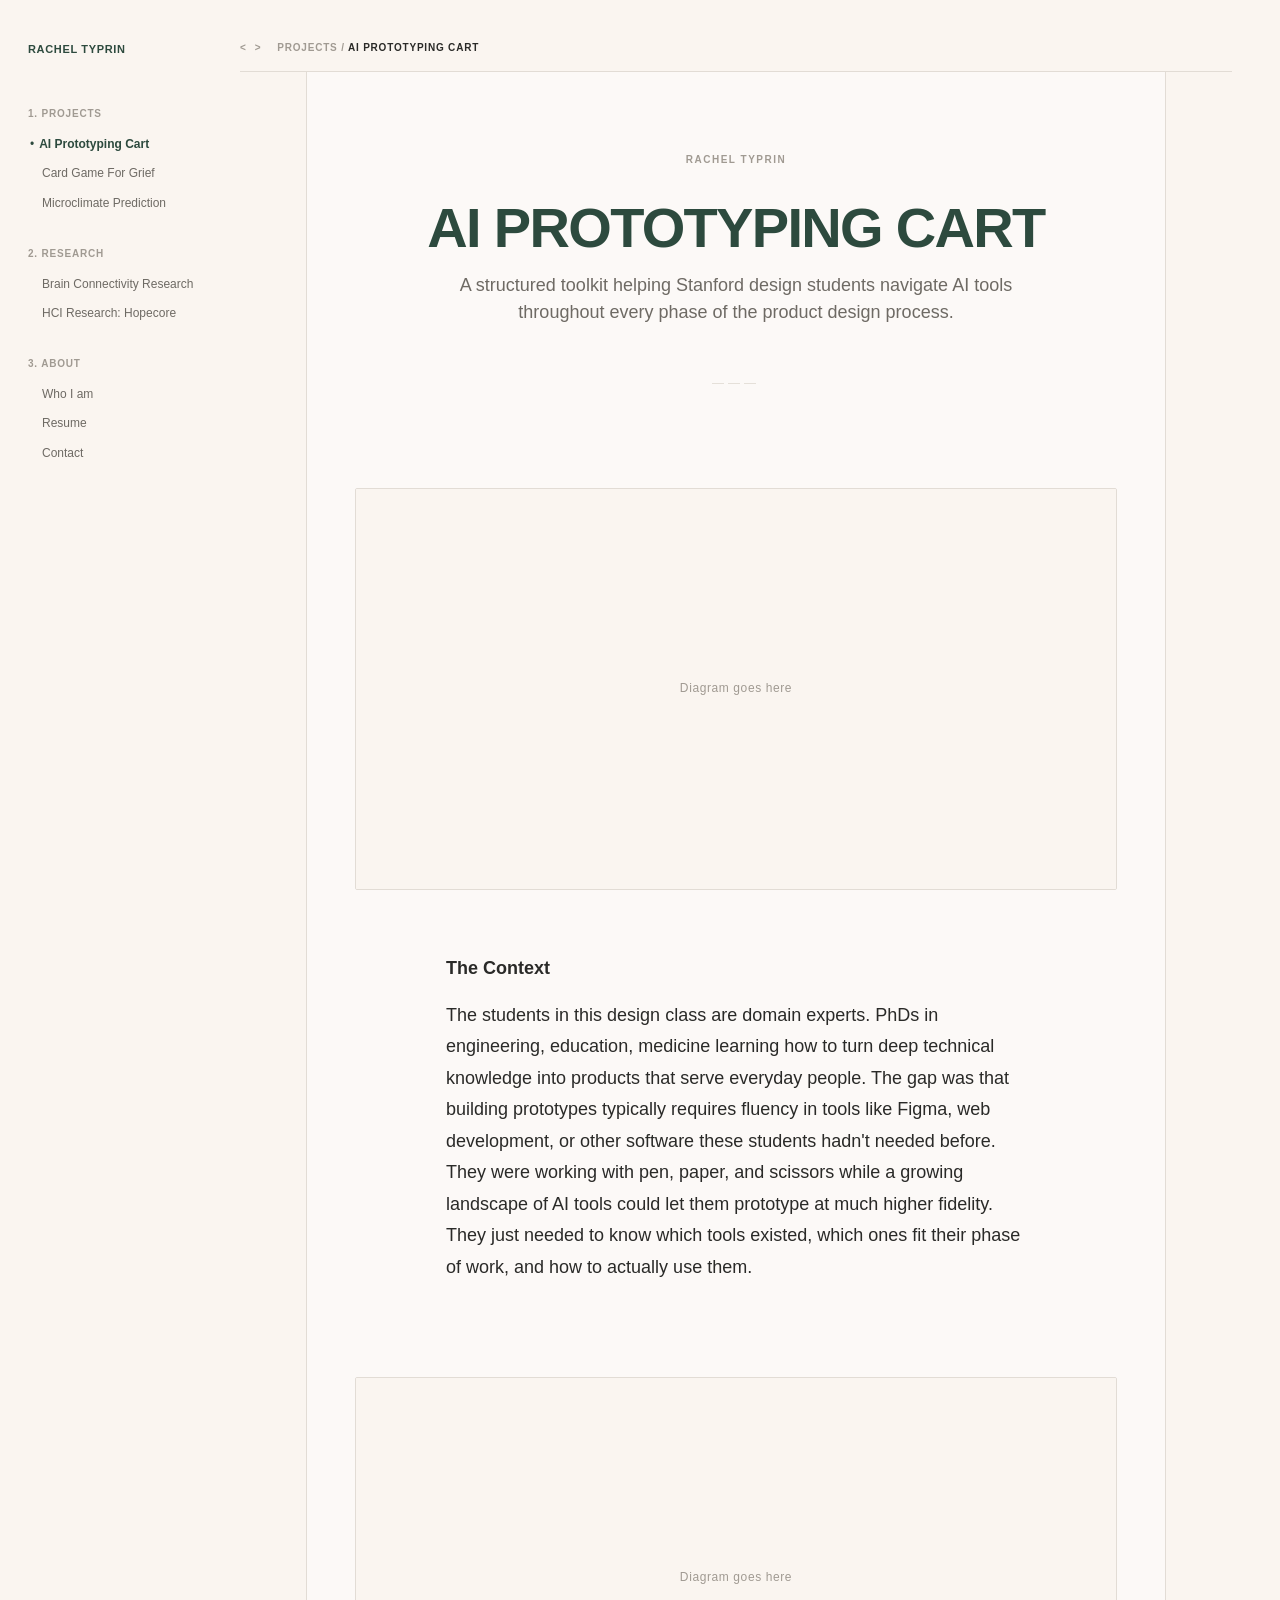
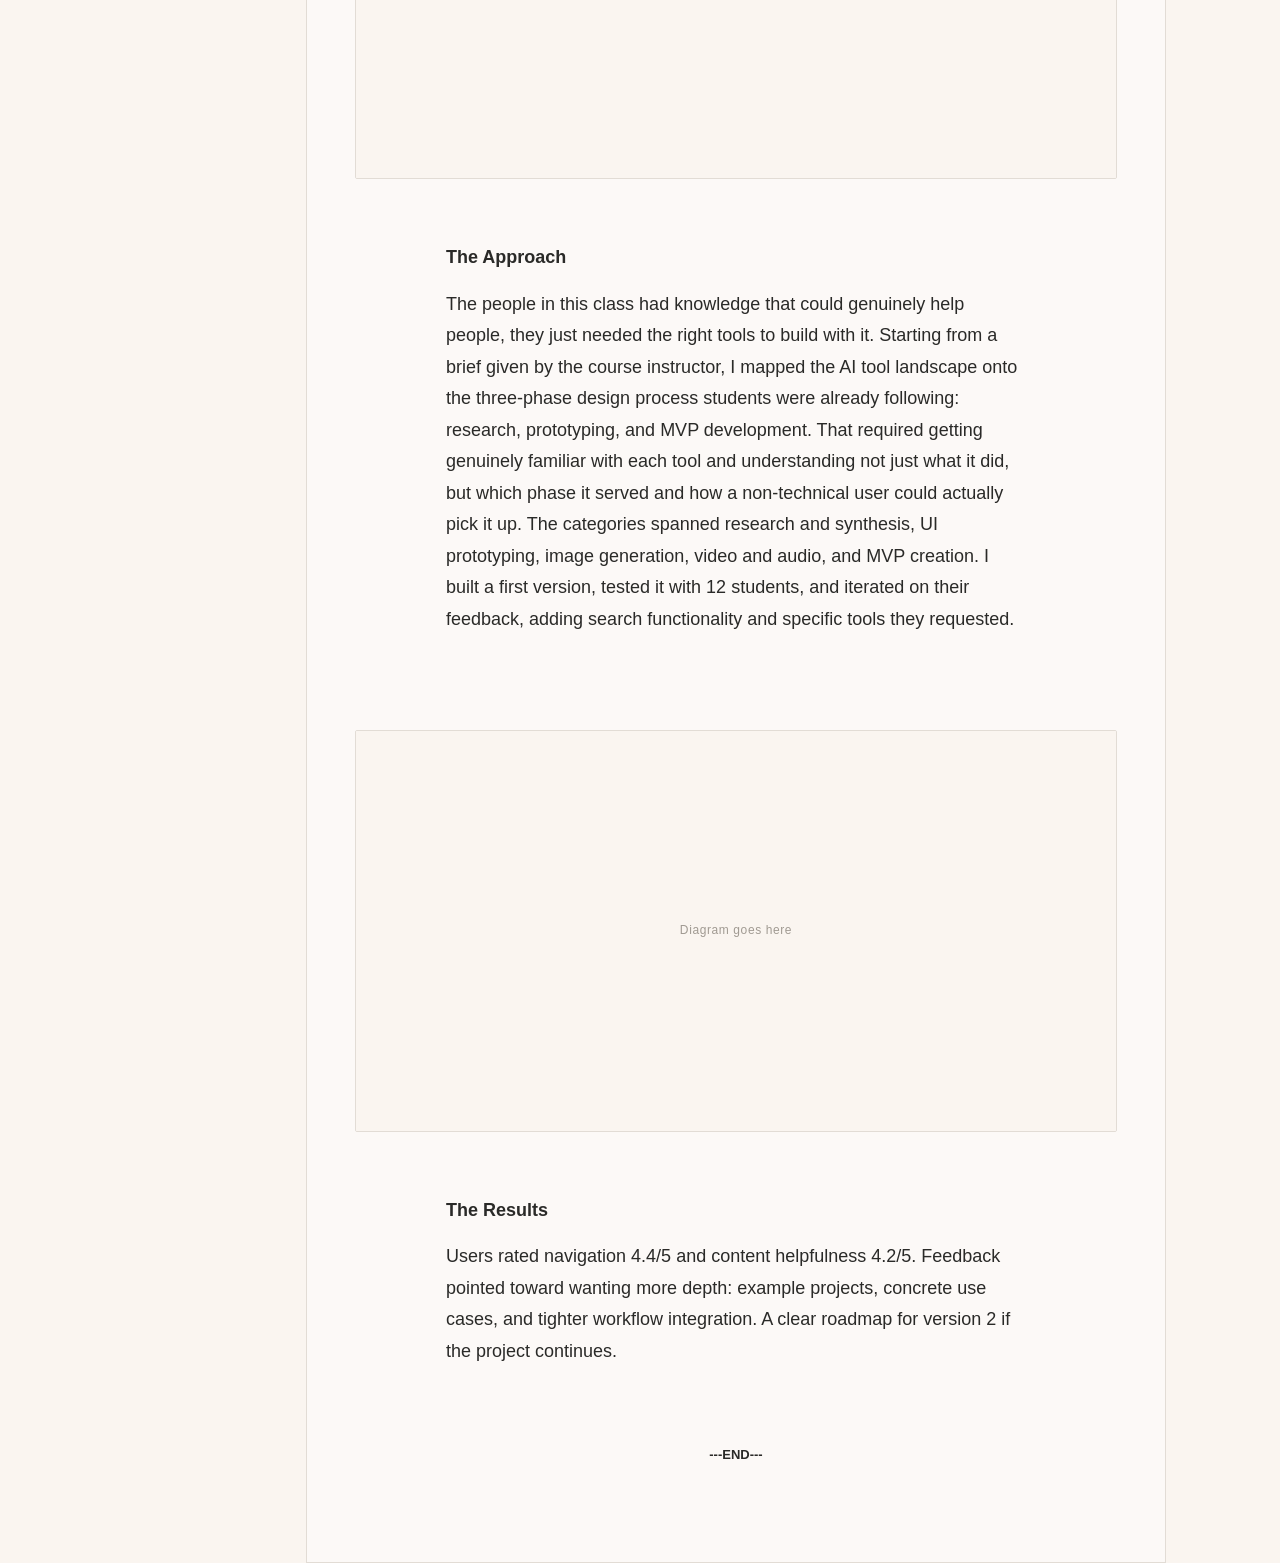
==== aiprototypingcart.html @ 12fa532e "no pictures, all pages done" ====
<!DOCTYPE html>
<html lang="en">
<head>
  <meta charset="UTF-8">
  <meta name="viewport" content="width=device-width, initial-scale=1.0">
  <title>AI Prototyping Cart — Rachel Typrin</title>
  <link href="https://api.fontshare.com/v2/css?f[]=chillax@700,800,900&f[]=satoshi@400,700&display=swap" rel="stylesheet">
  <link rel="stylesheet" href="css/project.css">
</head>
<body>

  <aside class="sidebar">
    <div class="logo"><a href="index.html">RACHEL TYPRIN</a></div>

    <nav class="toc">
      <div class="toc-section">
        <h3 class="section-title">1. PROJECTS</h3>
        <ul>
          <li class="active"><a href="aiprototypingcart.html">AI Prototyping Cart</a></li>
          <li><a href="cardgameforgrief.html">Card Game For Grief</a></li>
          <li><a href="microclimatepredictions.html">Microclimate Prediction</a></li>
        </ul>
      </div>
      <div class="toc-section">
        <h3 class="section-title">2. RESEARCH</h3>
        <ul>
          <li><a href="brainconnectivity.html">Brain Connectivity Research</a></li>
          <li><a href="hopecore.html">HCI Research: Hopecore</a></li>
        </ul>
      </div>
      <div class="toc-section">
        <h3 class="section-title">3. ABOUT</h3>
        <ul>
          <li><a href="#">Who I am</a></li>
          <li><a href="#">Resume</a></li>
          <li><a href="#">Contact</a></li>
        </ul>
      </div>
    </nav>
  </aside>

  <main class="main-wrapper">

    <nav class="content-nav">
      <div class="nav-left">
        <span class="nav-arrows" onclick="history.back()">&lt;</span>
        <span class="nav-arrows" onclick="history.forward()">&gt;</span>
        <span class="breadcrumb">PROJECTS / <span class="current">AI PROTOTYPING CART</span></span>
      </div>
      <div class="nav-right"><a class="mobile-home" href="index.html">HOME</a></div>
    </nav>

    <div class="content-well">

      <div class="meta-data">RACHEL TYPRIN</div>
      <h1 class="page-title">AI PROTOTYPING CART</h1>
      <p class="page-subtitle">A structured toolkit helping Stanford design students navigate AI tools <br> throughout every phase of the product design process.</p>

      <div class="section-divider">———</div>

      <figure class="main-figure">
        <figcaption class="fig-label">
          <span class="highlight">FIG 1. Overview of the prototyping cart.</span>
        </figcaption>
        <div class="image-border">
          <div class="placeholder-diagram">Diagram goes here</div>
        </div>
      </figure>

      <article class="prose">
        <h2>The Context</h2>
        <p>The students in this design class are domain experts. PhDs in engineering, education, medicine learning how to turn deep technical knowledge into products that serve everyday people. The gap was that building prototypes typically requires fluency in tools like Figma, web development, or other software these students hadn't needed before. They were working with pen, paper, and scissors while a growing landscape of AI tools could let them prototype at much higher fidelity. They just needed to know which tools existed, which ones fit their phase of work, and how to actually use them.</p>
      </article>

      <figure class="main-figure">
        <figcaption class="fig-label">
          <span class="highlight">FIG 2. Component architecture.</span>
        </figcaption>
        <div class="image-border">
          <div class="placeholder-diagram">Diagram goes here</div>
        </div>
      </figure>

      <article class="prose">
        <h2>The Approach</h2>
        <p>The people in this class had knowledge that could genuinely help people, they just needed the right tools to build with it. Starting from a brief given by the course instructor, I mapped the AI tool landscape onto the three-phase design process students were already following: research, prototyping, and MVP development. That required getting genuinely familiar with each tool and understanding not just what it did, but which phase it served and how a non-technical user could actually pick it up. The categories spanned research and synthesis, UI prototyping, image generation, video and audio, and MVP creation. I built a first version, tested it with 12 students, and iterated on their feedback, adding search functionality and specific tools they requested.</p>
      </article>

      <figure class="main-figure">
        <figcaption class="fig-label">
          <span class="highlight">FIG 3. Feedback</span>
        </figcaption>
        <div class="image-border">
          <div class="placeholder-diagram">Diagram goes here</div>
        </div>
      </figure>

      <article class="prose">
        <h2>The Results</h2>
        <p>Users rated navigation 4.4/5 and content helpfulness 4.2/5. Feedback pointed toward wanting more depth: example projects, concrete use cases, and tighter workflow integration. A clear roadmap for version 2 if the project continues.</p>
      </article>
      <br>
      <br>
      <div class="end-text">---END---</div>
      
    </div>
  </main>



</body>
</html>
---- css/project.css ----
/* ===========================
   VARIABLES
   =========================== */
   :root {
    --green-dark: #2D4A3E;
    --cream: #FAF5F0;
    --text: #2A2A28;
    --text-secondary: #6E6A64;
    --text-muted: #A09A92;
    --border: #E2DCD5;
    --highlight: #D4E8DF;
    --highlighter: #ab5a5a; 
    --font-heading: 'Chillax', sans-serif;
    --font-body: 'Satoshi', sans-serif;
    --white: #fcf9f7;
  }
  
  /* ===========================
     RESET
     =========================== */
  *, *::before, *::after {
    box-sizing: border-box;
    margin: 0;
    padding: 0;
  }
  
  a {
    color: inherit;
    text-decoration: none;
  }
  
  /* ===========================
     BODY
     =========================== */
  body {
    margin: 0;
    display: flex;
    background-color: var(--cream);
    color: var(--text);
    height: 100vh;
    font-family: var(--font-body);
    font-size: 16px;
    line-height: 1.65;
    -webkit-font-smoothing: antialiased;
  }
  
  /* ===========================
     SIDEBAR — fixed
     =========================== */
  .sidebar {
    width: 240px;
    padding: 40px 28px;
    height: 100vh;
    overflow-y: auto;
    font-family: var(--font-heading);
    position: fixed;
    top: 0;
    left: 0;
    background: var(--cream);
  }
  
  .logo {
    font-size: 11px;
    font-weight: 900;
    color: var(--green-dark);
    letter-spacing: 0.06em;
    margin-bottom: 48px;
  }
  
  .section-title {
    font-size: 10px;
    font-weight: 700;
    text-transform: uppercase;
    letter-spacing: 0.08em;
    color: var(--text-muted);
    margin-bottom: 12px;
    opacity: 1;
  }
  
  .toc-section {
    margin-bottom: 32px;
  }
  
  .toc ul {
    list-style: none;
    padding: 0;
  }
  
  .toc li {
    font-size: 12px;
    margin-bottom: 10px;
    padding-left: 14px;
    font-family: var(--font-body);
  }
  
  .toc a {
    color: var(--text-secondary);
    transition: color 0.15s;
  }
  
  .toc a:hover {
    color: var(--green-dark);
    text-decoration: underline;
  }
  
  .toc li.active a {
    color: var(--green-dark);
    font-weight: 700;
  }
  
  .toc li.active::before {
    content: "•";
    margin-left: -12px;
    padding-right: 5px;
    color: var(--green-dark);
  }
  
  /* ===========================
     MAIN WRAPPER
     =========================== */
  .main-wrapper {
    flex: 1;
    margin-left: 240px;
    margin-right: 48px;
    display: flex;
    flex-direction: column;
    align-items: center;
    overflow: visible;
  }
  
  /* ===========================
     CONTENT NAV
     =========================== */
  .content-nav {
    width: 100%;
    display: flex;
    justify-content: space-between;
    align-items: center;
    padding: 40px 0 14px 0; /* padding-top matches sidebar logo offset */
    border-bottom: 1px solid var(--border);
    font-family: var(--font-heading);
    font-size: 10px;
    font-weight: 600;
    letter-spacing: 0.08em;
    text-transform: uppercase;
    color: var(--text-muted);
    position: sticky;
    top: 0;
    background: var(--cream);
    z-index: 10;
  }
  
  .nav-left {
    display: flex;
    align-items: center;
  }
  
  .nav-arrows {
    font-weight: 700;
    margin-right: 8px;
    cursor: pointer;
    transition: color 0.15s;
    background: none;
    border: none;
    font-family: var(--font-heading);
    font-size: 10px;
    color: var(--text-muted);
    letter-spacing: 0.08em;
    padding: 0;
  }
  
  .nav-arrows:hover {
    color: var(--green-dark);
  }
  
  .breadcrumb {
    color: var(--text-muted);
    margin-left: 8px;
  }
  
  .current {
    color: var(--text);
  }
  
  .nav-right {
    color: var(--text-muted);
  }

  .nav-right .mobile-home {
    display: none;
  }
  
  /* ===========================
     CONTENT WELL
     =========================== */
  .content-well {
    width: 100%;
    max-width: 860px;
    padding: 80px 48px;
    text-align: center;
    border-left: 1px solid var(--border);
    border-right: 1px solid var(--border);
    border-bottom: 1px solid var(--border);
    position: relative;
    overflow: visible;
    background-color: var(--white);
  }
  
  /* ===========================
     META & HEADER
     =========================== */
  .meta-data {
    font-family: var(--font-heading);
    font-size: 10px;
    font-weight: 600;
    letter-spacing: 0.15em;
    text-transform: uppercase;
    color: var(--text-muted);
    margin-bottom: 32px;
  }
  
  .page-title {
    font-family: var(--font-heading);
    font-size: clamp(32px, 5vw, 56px);
    font-weight: 900;
    color: var(--green-dark);
    letter-spacing: -0.03em;
    line-height: 1;
    margin: 0 0 16px 0;
  }
  
  .page-subtitle {
    font-family: var(--font-body);
    font-size: 18px;
    color: var(--text-secondary);
    line-height: 1.5;
    margin: 0;
  }
  
  .section-divider {
    margin: 48px 0;
    font-family: var(--font-heading);
    font-size: 12px;
    letter-spacing: 4px;
    color: var(--border);
  }
  
  /* ===========================
     FIGURES
     =========================== */
  .main-figure {
    width: 100%;
    margin: 64px 0;
    text-align: left;
  }
  
  .fig-label {
    display: block;
    margin-bottom: 12px;
    font-family: var(--font-heading);
    font-size: 11px;
    font-weight: 700;
    letter-spacing: 0.05em;
    text-transform: uppercase;
    color: var(--text-muted);
    opacity: 0;
    transition: opacity 0.2s;
    text-align: center;
  }
  
  .main-figure:hover .fig-label {
    opacity: 1;
  }
  
  .highlight {
    background-color: var(--highlight);
    padding: 2px 8px;
    border-radius: 2px;
    color: var(--green-dark);
  }
  
  .image-border {
    border: 1px solid var(--border);
    border-radius: 2px;
    overflow: hidden;
  }
  
  .placeholder-diagram {
    min-height: 400px;
    width: 100%;
    background-color: var(--cream);
    display: flex;
    align-items: center;
    justify-content: center;
    color: var(--text-muted);
    font-family: var(--font-heading);
    font-size: 12px;
    letter-spacing: 0.05em;
  }
  
  /* ===========================
     PROSE
     =========================== */
  .prose {
    text-align: left;
    max-width: 580px;
    margin: 0 auto;
  }
  
  .prose p {
    font-family: var(--font-body);
    font-size: 18px;
    line-height: 1.75;
    color: var(--text);
    margin-bottom: 24px;
  }
  
  .series-note {
    font-style: italic;
    color: var(--text-muted);
    margin-top: 40px;
    font-size: 15px;
  }
  
  .prose h2 {
    font-family: var(--font-body);
    font-size: 18px;
    font-weight: 700;
    color: var(--text);
    margin-bottom: 16px;
  }
  
  /* ===========================
     RIGHT MARGIN
     =========================== */
  .right-margin {
    width: 48px;
    position: fixed;
    right: 0;
    top: 0;
    height: 100vh;
    border-left: 1px solid var(--border);
    display: flex;
    flex-direction: column;
    align-items: center;
    padding-top: 20px;
    background: var(--cream);
  }
  
  .ruler {
    flex: 1;
    width: 100%;
    background-image: linear-gradient(to bottom, var(--border) 1px, transparent 1px);
    background-size: 100% 20px;
    margin-top: 20px;
  }
  
  /* ===========================
     GLOSSARY
     =========================== */
  .glossary {
    text-align: left;
    width: 100%;
    margin-top: 0;
  }

  .glossary-title {
    font-family: var(--font-body);
    font-size: 18px;
    font-weight: 700;
    color: var(--text);
    margin-bottom: 16px;
  }

  .glossary .toc-header-line {
    height: 1px;
    background-color: var(--border);
    margin-bottom: 24px;
  }

  .glossary-grid {
    display: grid;
    grid-template-columns: 1fr 1fr;
    gap: 0 40px;
  }

  .glossary-entry {
    margin-bottom: 16px;
  }

  .glossary-entry p {
    font-family: var(--font-body);
    font-size: 14px;
    line-height: 1.65;
    color: var(--text);
    margin: 0;
  }

  .glossary-entry p strong {
    font-weight: 700;
  }

  /* ===========================
     VOCAB DEFINITIONS
     =========================== */
  .vocab {
    text-decoration: underline dotted var(--text-muted);
    text-underline-offset: 3px;
    cursor: help;
  }

  .vocab-num {
    font-size: 0.65em;
    vertical-align: super;
    line-height: 0;
    margin-left: 1px;
    color: var(--text-muted);
  }

  .glossary-entry.gloss-active {
    background-color: var(--highlighter);
    padding: 4px 8px;
    border-radius: 2px;
  }

  .vocab .vocab-def {
    display: none;
    position: absolute;
    left: calc(100% + 16px);
    width: 150px;
    font-family: var(--font-body);
    font-size: 13px;
    line-height: 1.5;
    color: var(--text);
    z-index: 20;
    pointer-events: none;
    white-space: normal;
  }

  .vocab:hover .vocab-def {
    display: block;
  }

  .end-text {
    font-family: var(--font-body);
    font-size: 13px;
    font-weight: 700;
    color: var(--text);
    margin-bottom: 16px;
  }

  /* ===========================
     RESPONSIVE
     =========================== */
  @media (max-width: 900px) {
    body {
      display: block;
      height: auto;
    }
  
    .sidebar,
    .right-margin {
      display: none;
    }
  
    .main-wrapper {
      margin-left: 0;
      margin-right: 0;
      padding-top: 0;
      overflow-y: visible;
    }
  
    .nav-right .mobile-home {
      display: inline;
    }

    .content-nav,
    .content-well {
      max-width: 100%;
      padding-left: 24px;
      padding-right: 24px;
    }
  
    .placeholder-diagram {
      min-height: 240px;
    }
  
    .prose p {
      font-size: 16px;
    }
  }
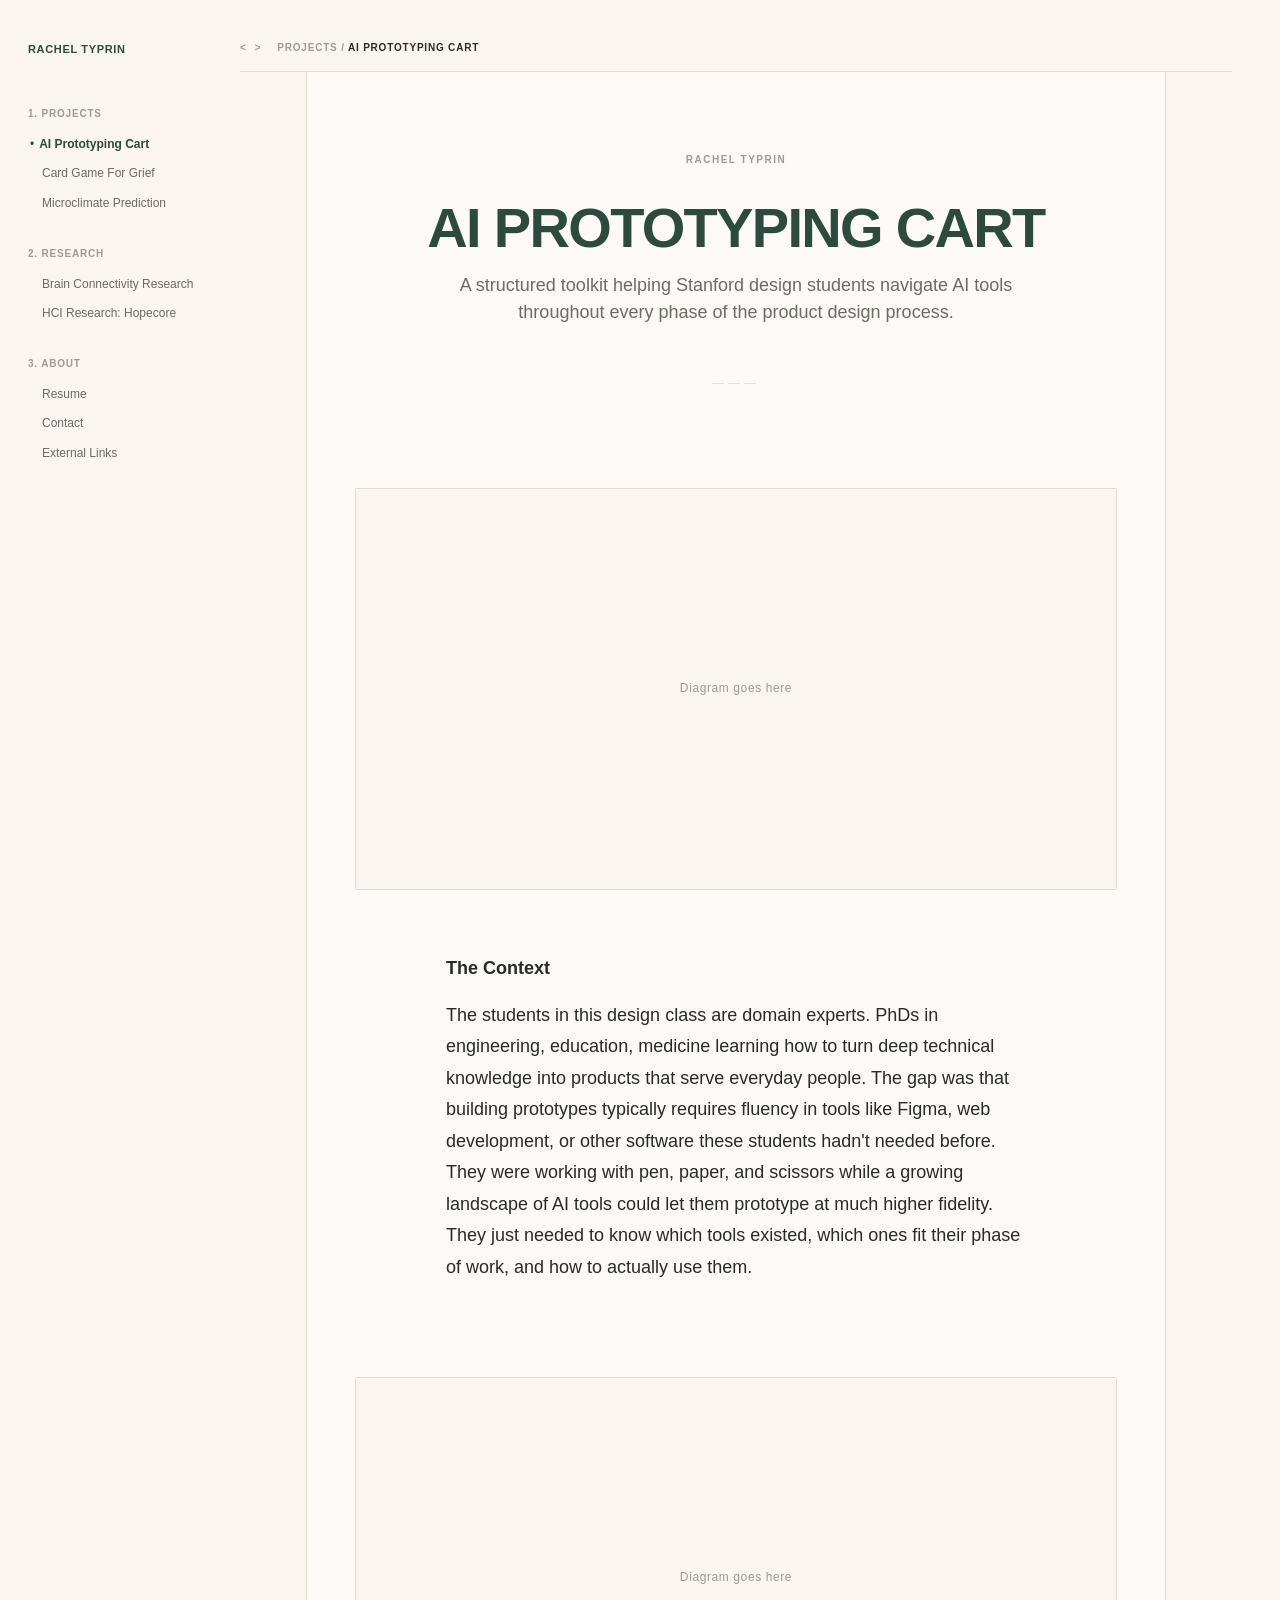
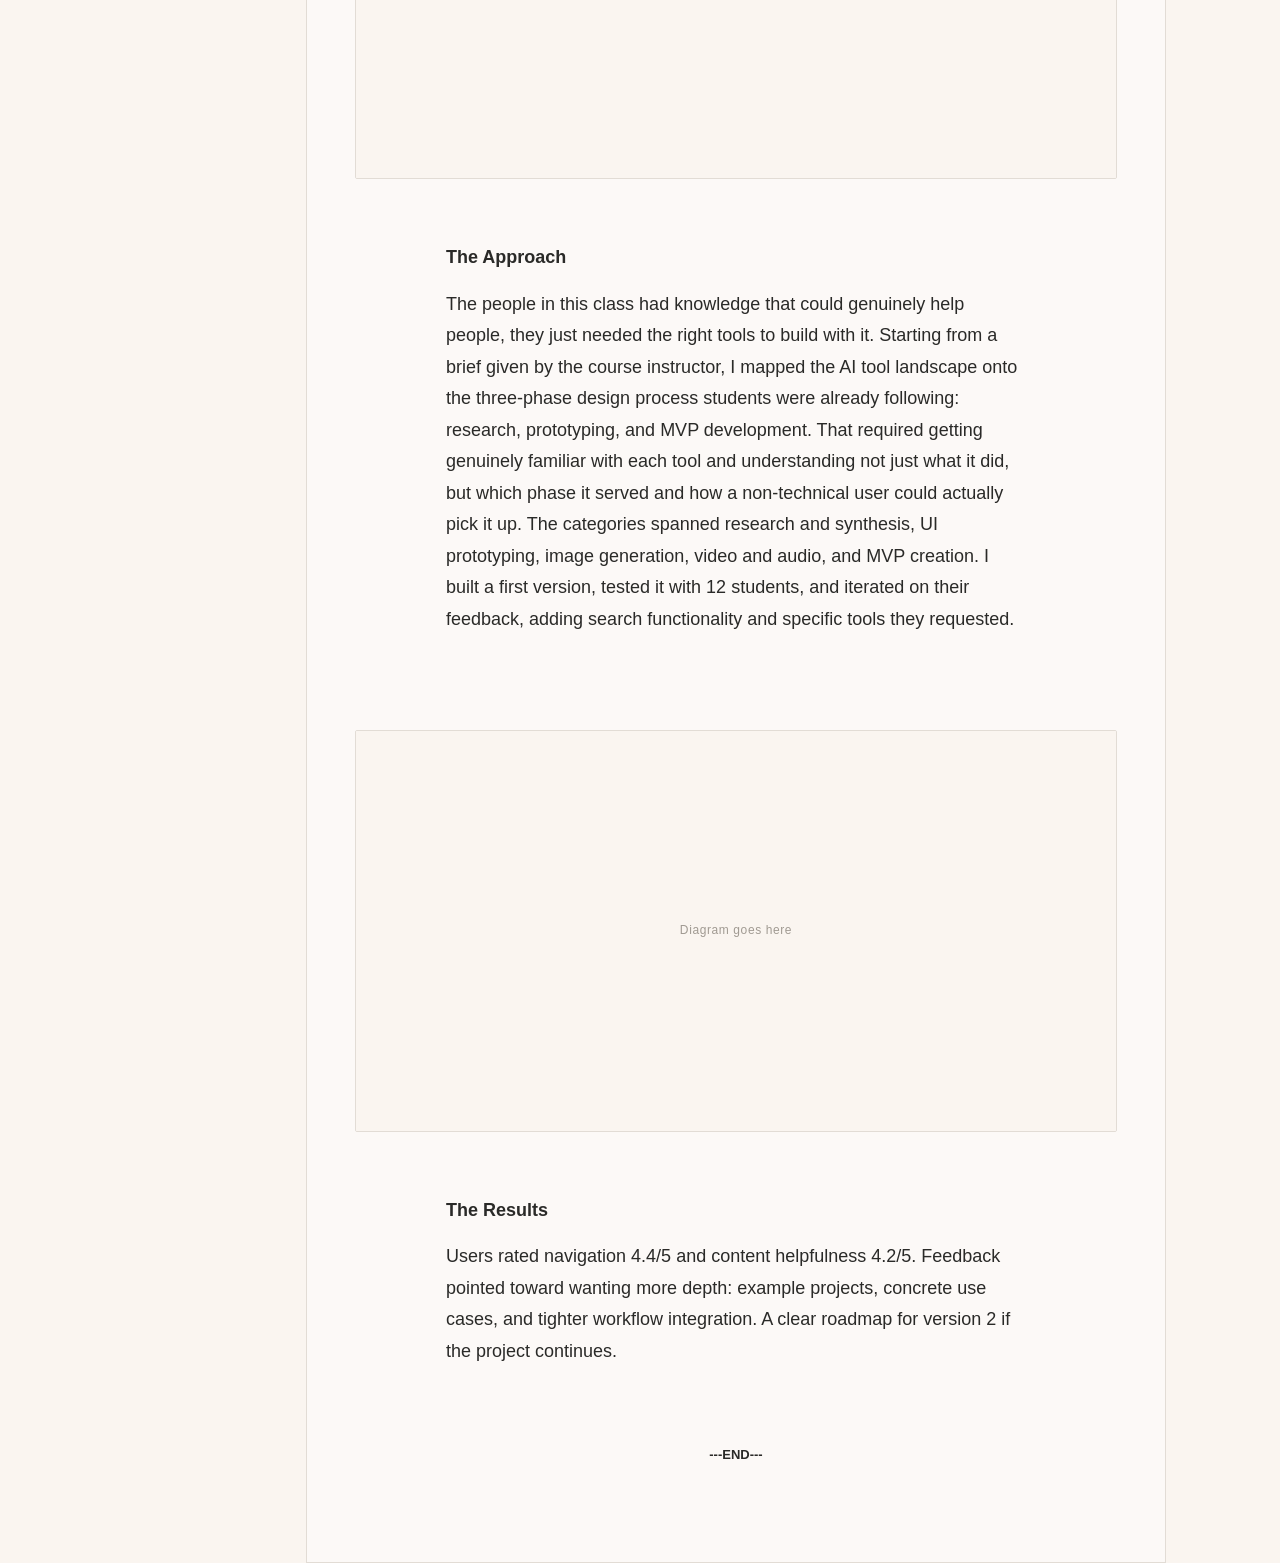
==== commit d343d5b7: "profile pic" ====
--- a/aiprototypingcart.html
+++ b/aiprototypingcart.html
@@ -31,9 +31,9 @@
       <div class="toc-section">
         <h3 class="section-title">3. ABOUT</h3>
         <ul>
-          <li><a href="#">Who I am</a></li>
-          <li><a href="#">Resume</a></li>
-          <li><a href="#">Contact</a></li>
+          <li><a href="resume.html">Resume</a></li>
+          <li><a href="contact.html">Contact</a></li>
+          <li><a href="#">External Links</a></li>
         </ul>
       </div>
     </nav>
--- a/css/project.css
+++ b/css/project.css
@@ -441,6 +441,89 @@
     display: block;
   }
 
+  /* ===========================
+     RESUME
+     =========================== */
+  .resume-download {
+    display: inline-block;
+    margin-top: 24px;
+    font-family: var(--font-heading);
+    font-size: 11px;
+    font-weight: 700;
+    letter-spacing: 0.08em;
+    text-transform: uppercase;
+    color: var(--green-dark);
+    border: 1px solid var(--green-dark);
+    padding: 10px 24px;
+    border-radius: 2px;
+    transition: background-color 0.15s, color 0.15s;
+  }
+
+  .resume-download:hover {
+    background-color: var(--green-dark);
+    color: var(--cream);
+  }
+
+  .resume-divider {
+    width: 100%;
+    max-width: 580px;
+    height: 1px;
+    background-color: var(--border);
+    margin: 32px auto;
+  }
+
+  .resume-entry {
+    margin-bottom: 32px;
+  }
+
+  .resume-entry-header {
+    display: flex;
+    justify-content: space-between;
+    align-items: baseline;
+    margin-bottom: 2px;
+  }
+
+  .resume-role {
+    font-family: var(--font-body);
+    font-size: 16px;
+    font-weight: 700;
+    color: var(--text);
+  }
+
+  .resume-date {
+    font-family: var(--font-heading);
+    font-size: 10px;
+    font-weight: 600;
+    letter-spacing: 0.05em;
+    text-transform: uppercase;
+    color: var(--text-muted);
+    white-space: nowrap;
+    margin-left: 16px;
+  }
+
+  .resume-org {
+    font-family: var(--font-body);
+    font-size: 15px;
+    font-style: italic;
+    color: var(--text-secondary);
+    display: block;
+    margin-bottom: 8px;
+  }
+
+  .prose ul {
+    list-style: disc;
+    padding-left: 20px;
+    margin-bottom: 16px;
+  }
+
+  .prose li {
+    font-family: var(--font-body);
+    font-size: 16px;
+    line-height: 1.65;
+    color: var(--text);
+    margin-bottom: 6px;
+  }
+
   .end-text {
     font-family: var(--font-body);
     font-size: 13px;
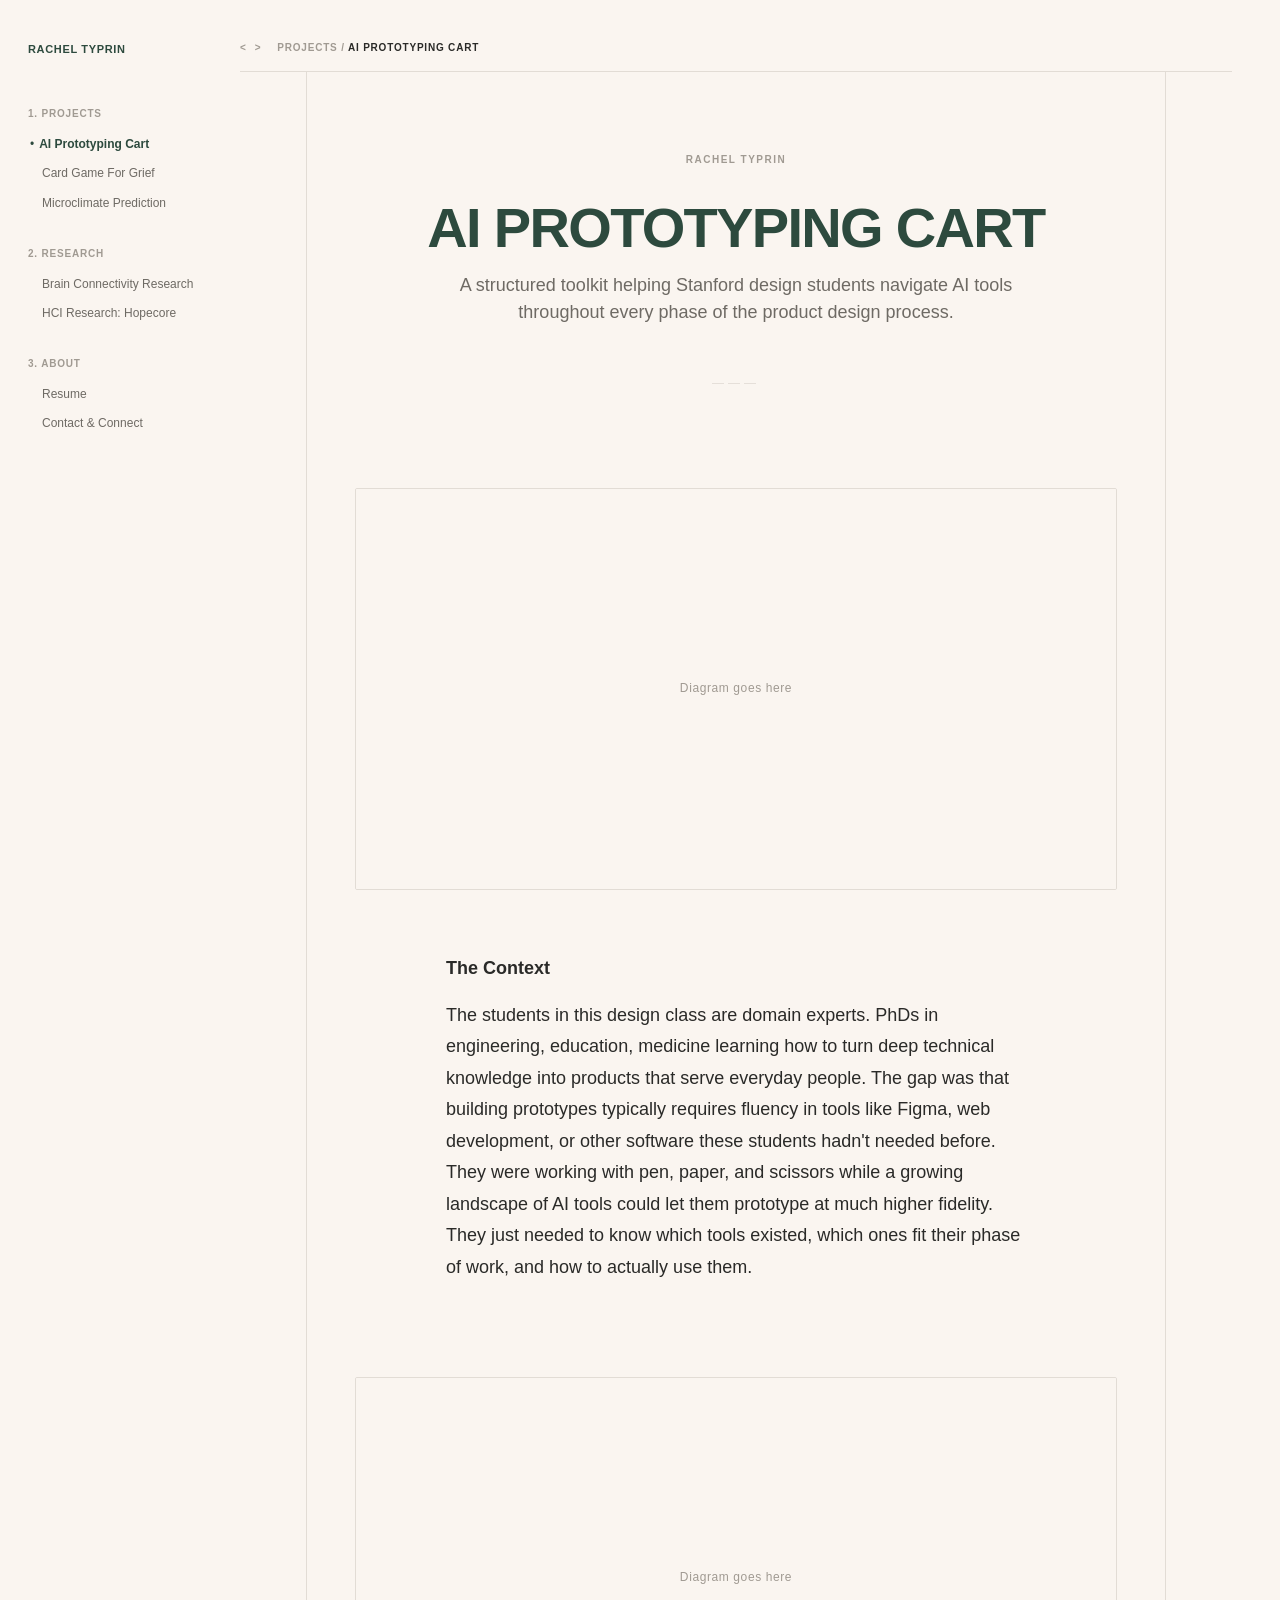
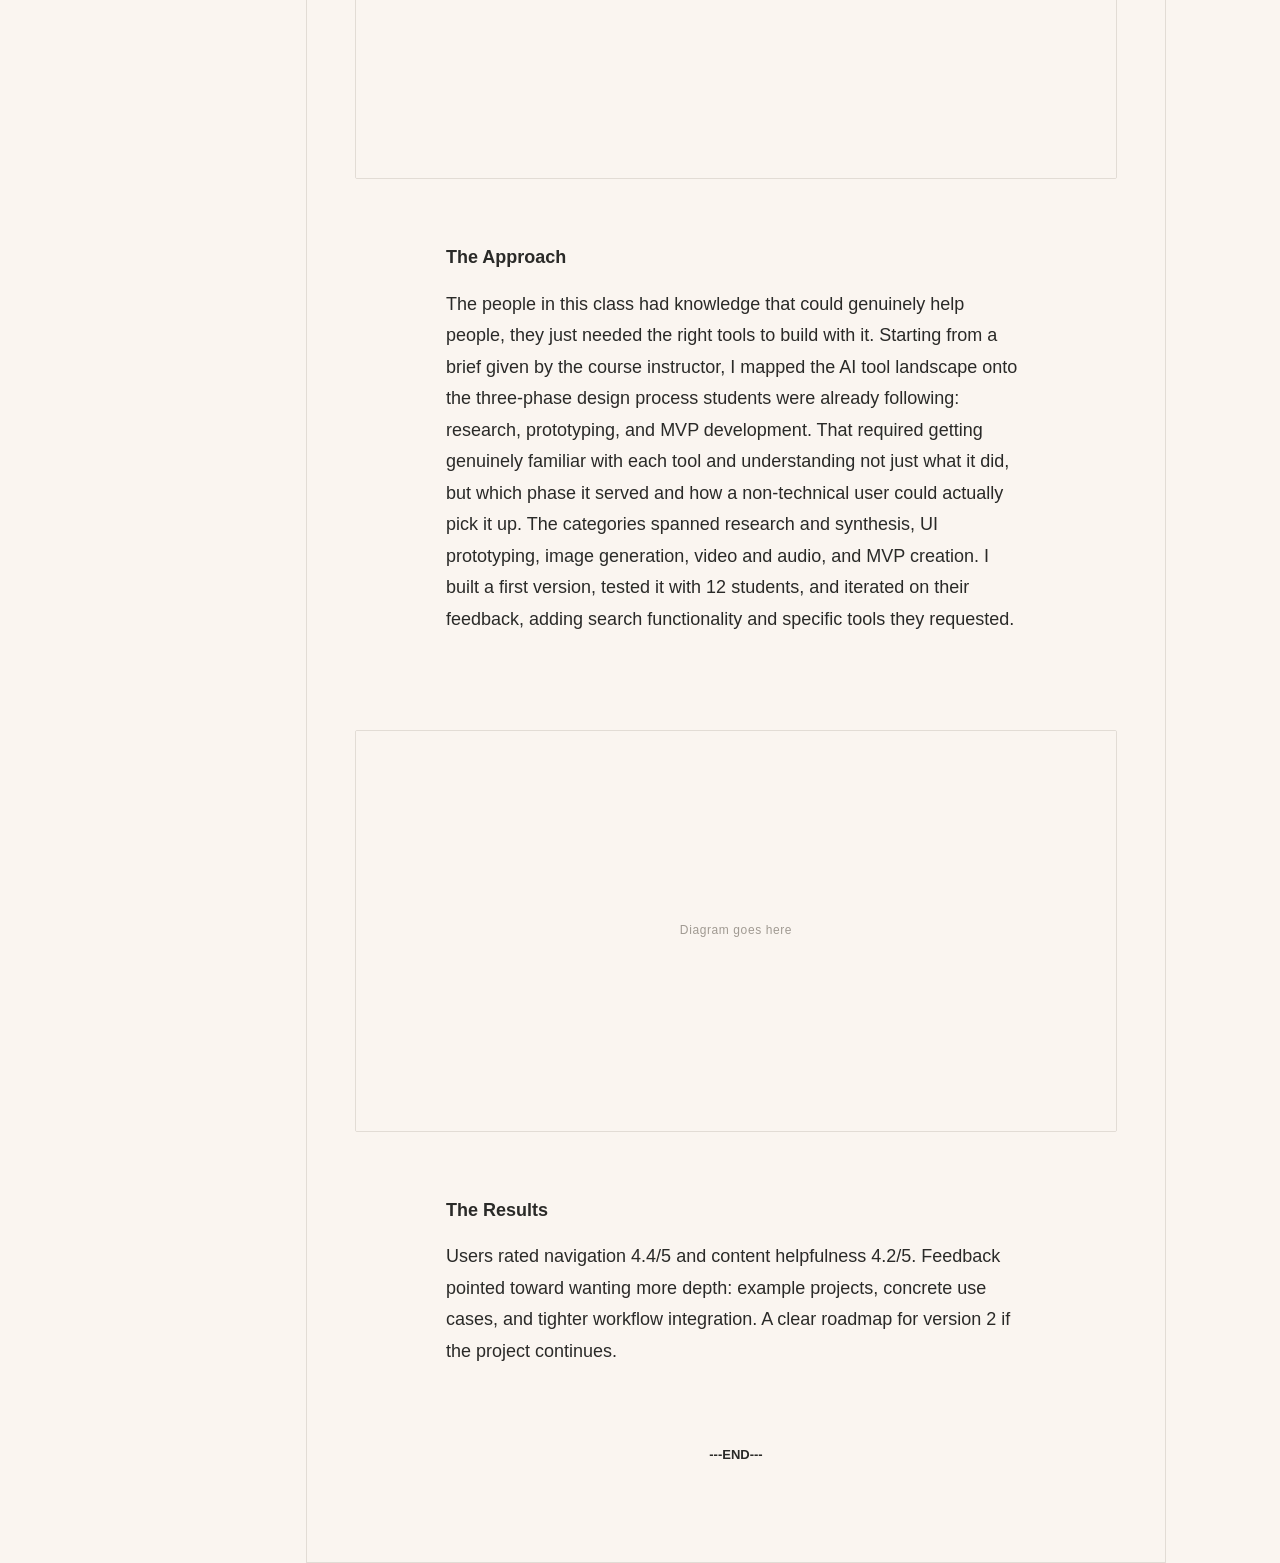
==== commit 33fda1a1: "all written content added" ====
--- a/aiprototypingcart.html
+++ b/aiprototypingcart.html
@@ -32,8 +32,7 @@
         <h3 class="section-title">3. ABOUT</h3>
         <ul>
           <li><a href="resume.html">Resume</a></li>
-          <li><a href="contact.html">Contact</a></li>
-          <li><a href="#">External Links</a></li>
+          <li><a href="contact.html">Contact & Connect</a></li>
         </ul>
       </div>
     </nav>
--- a/css/project.css
+++ b/css/project.css
@@ -13,6 +13,7 @@
     --font-heading: 'Chillax', sans-serif;
     --font-body: 'Satoshi', sans-serif;
     --white: #fcf9f7;
+    --pink-bg: #F0E2DC;
   }
   
   /* ===========================
@@ -203,7 +204,7 @@
     border-bottom: 1px solid var(--border);
     position: relative;
     overflow: visible;
-    background-color: var(--white);
+    background-color: var(--cream);
   }
   
   /* ===========================
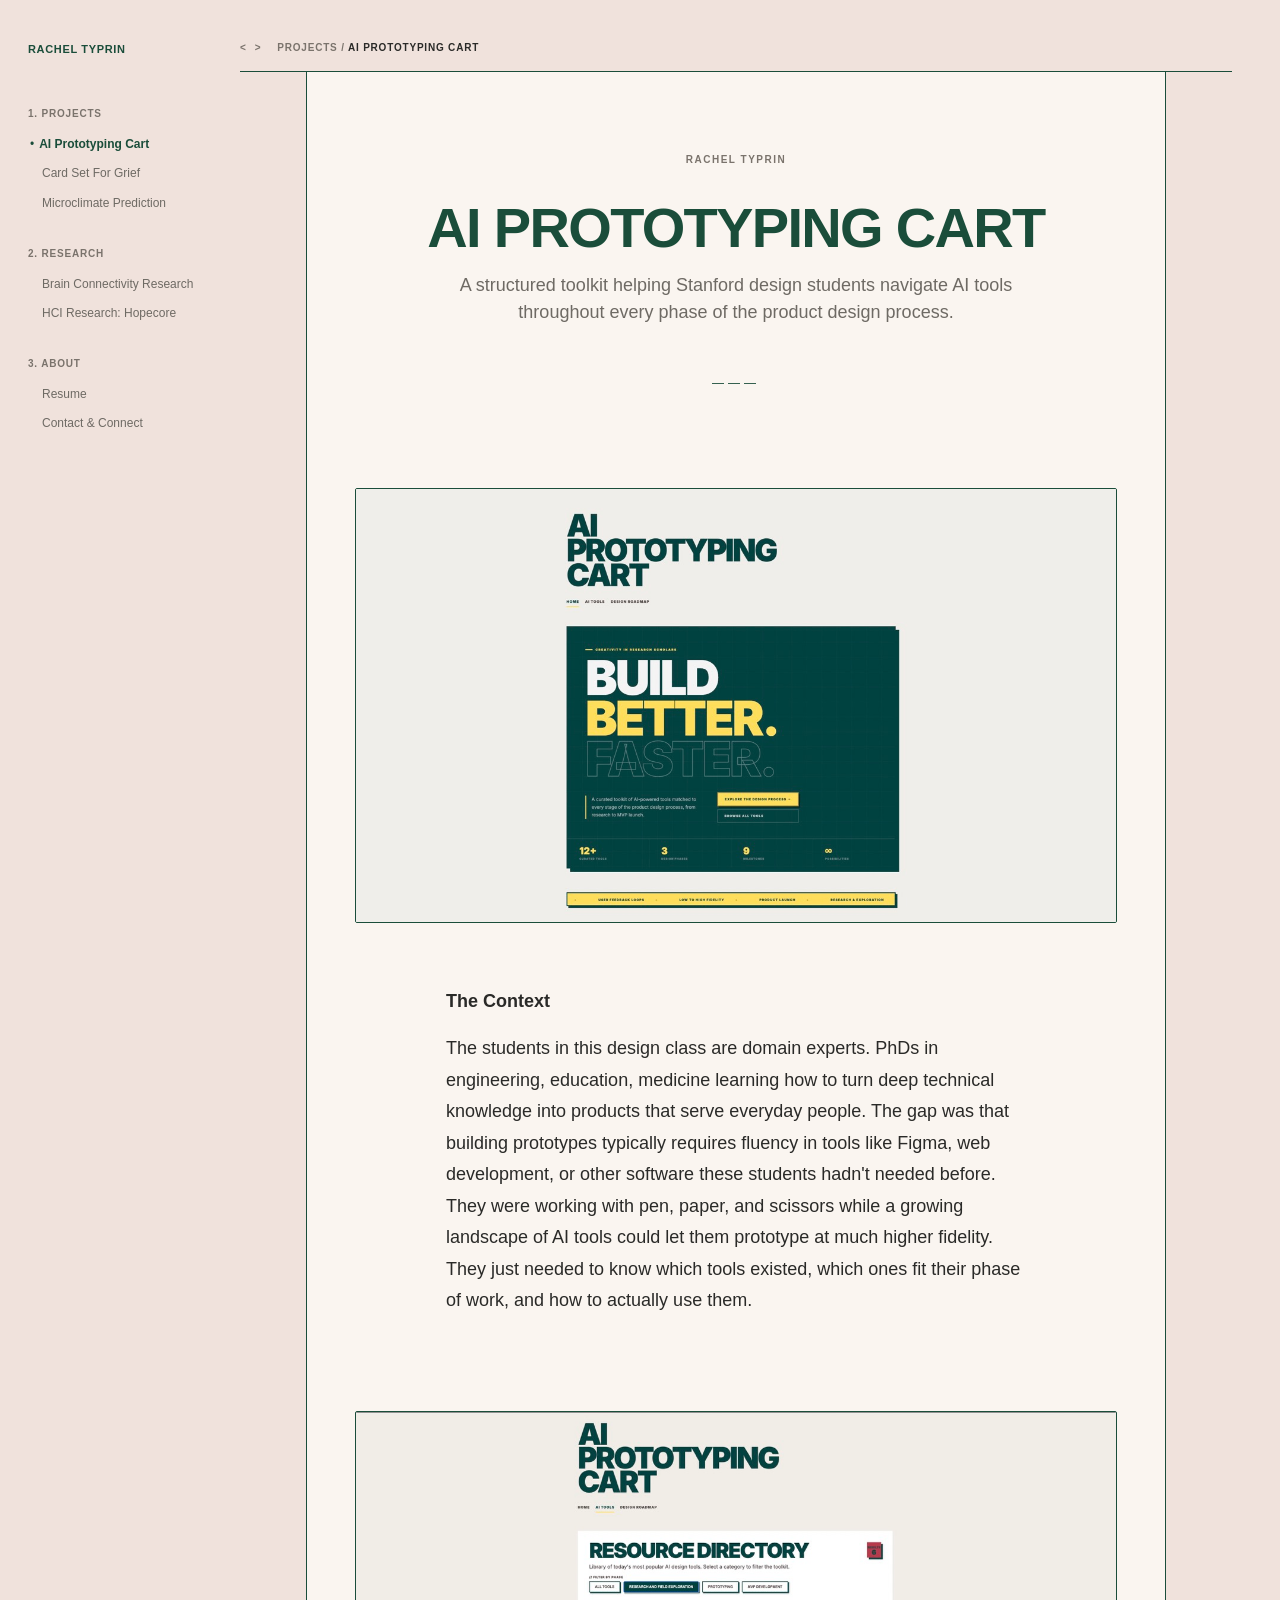
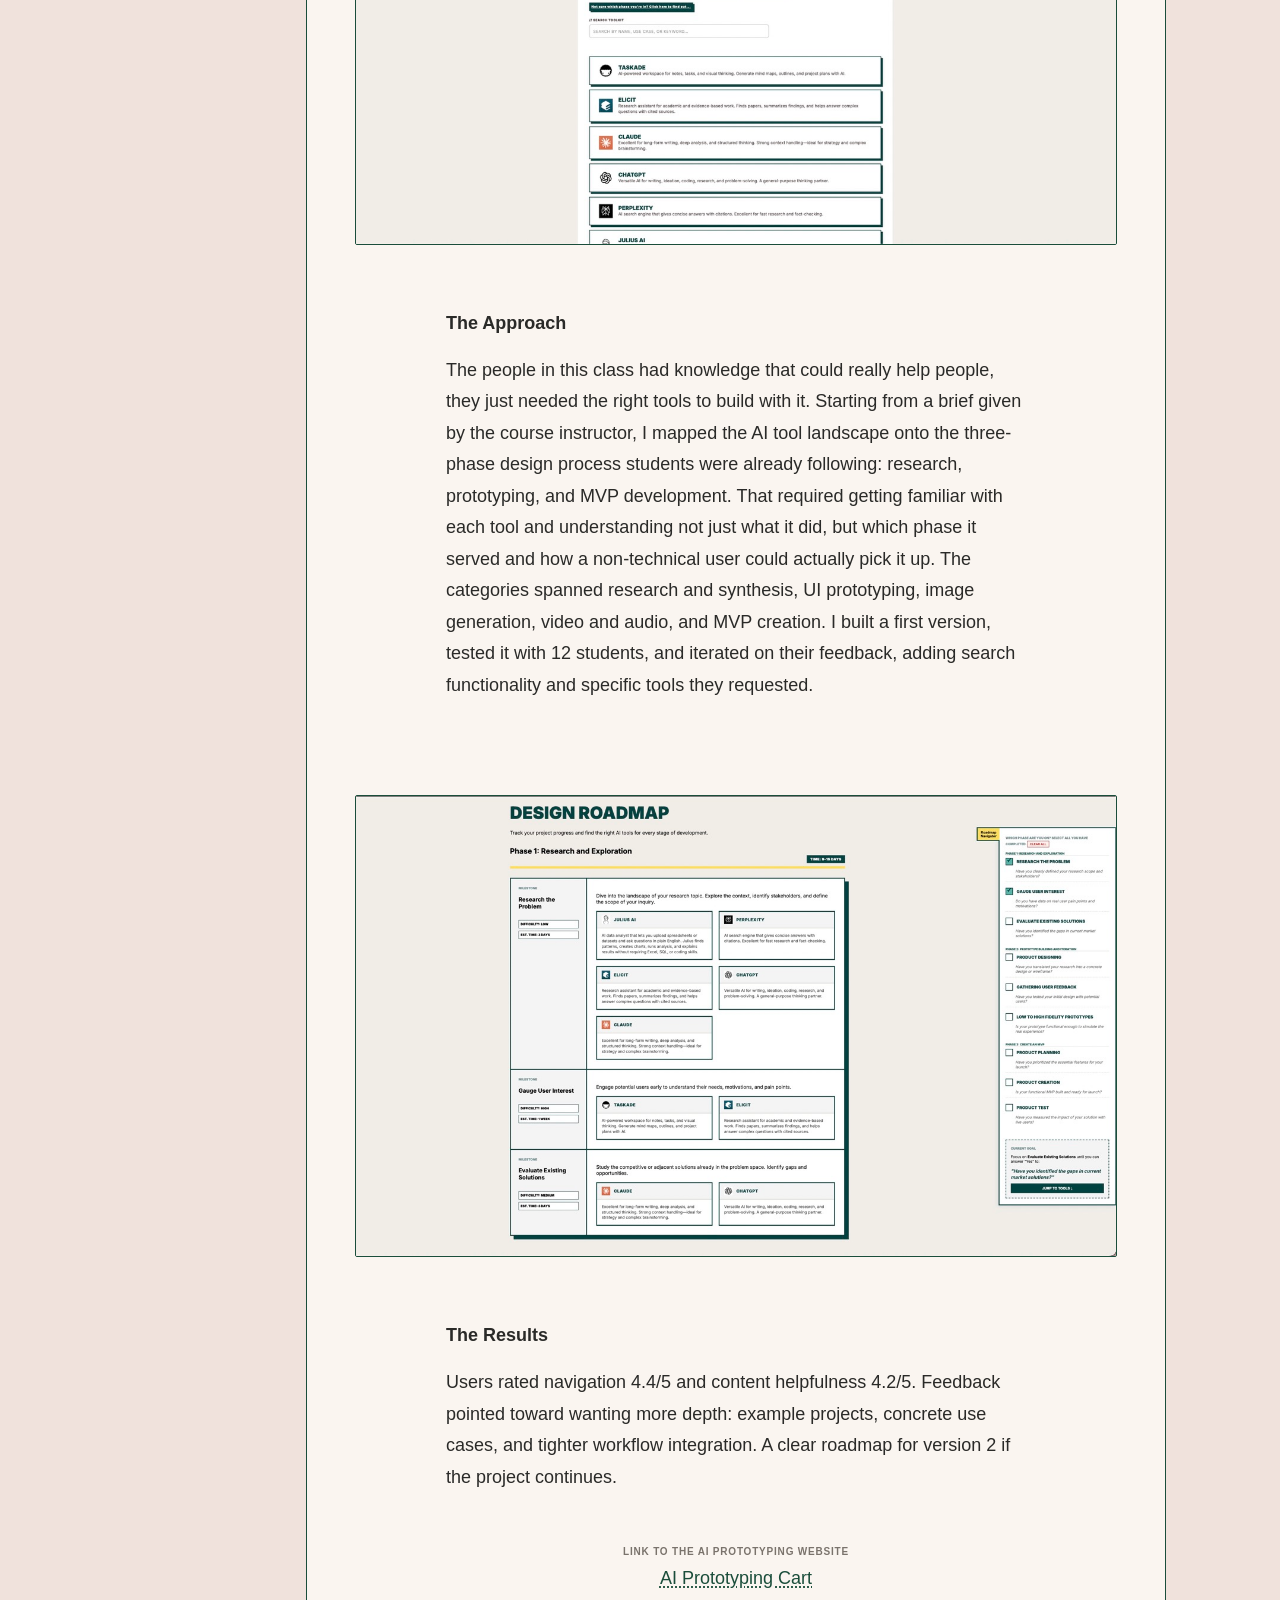
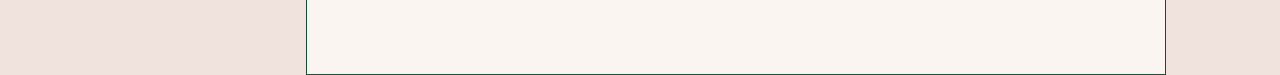
==== commit 602ab8e7: "save point before adding jsx to portfolio for brain connectivity graph" ====
--- a/aiprototypingcart.html
+++ b/aiprototypingcart.html
@@ -17,7 +17,7 @@
         <h3 class="section-title">1. PROJECTS</h3>
         <ul>
           <li class="active"><a href="aiprototypingcart.html">AI Prototyping Cart</a></li>
-          <li><a href="cardgameforgrief.html">Card Game For Grief</a></li>
+          <li><a href="cardgameforgrief.html">Card Set For Grief</a></li>
           <li><a href="microclimatepredictions.html">Microclimate Prediction</a></li>
         </ul>
       </div>
@@ -62,7 +62,7 @@
           <span class="highlight">FIG 1. Overview of the prototyping cart.</span>
         </figcaption>
         <div class="image-border">
-          <div class="placeholder-diagram">Diagram goes here</div>
+          <img src="photos/AIPrototypingCart1.jpeg" alt="Overview of the prototyping cart">
         </div>
       </figure>
 
@@ -73,24 +73,24 @@
 
       <figure class="main-figure">
         <figcaption class="fig-label">
-          <span class="highlight">FIG 2. Component architecture.</span>
+          <span class="highlight">FIG 2. Tools sorting page, sorted by "research and field exploration"</span>
         </figcaption>
         <div class="image-border">
-          <div class="placeholder-diagram">Diagram goes here</div>
+          <img src="photos/AIPrototypingCart2.jpeg" alt="Tools sorting page">
         </div>
       </figure>
 
       <article class="prose">
         <h2>The Approach</h2>
-        <p>The people in this class had knowledge that could genuinely help people, they just needed the right tools to build with it. Starting from a brief given by the course instructor, I mapped the AI tool landscape onto the three-phase design process students were already following: research, prototyping, and MVP development. That required getting genuinely familiar with each tool and understanding not just what it did, but which phase it served and how a non-technical user could actually pick it up. The categories spanned research and synthesis, UI prototyping, image generation, video and audio, and MVP creation. I built a first version, tested it with 12 students, and iterated on their feedback, adding search functionality and specific tools they requested.</p>
+        <p>The people in this class had knowledge that could really help people, they just needed the right tools to build with it. Starting from a brief given by the course instructor, I mapped the AI tool landscape onto the three-phase design process students were already following: research, prototyping, and MVP development. That required getting familiar with each tool and understanding not just what it did, but which phase it served and how a non-technical user could actually pick it up. The categories spanned research and synthesis, UI prototyping, image generation, video and audio, and MVP creation. I built a first version, tested it with 12 students, and iterated on their feedback, adding search functionality and specific tools they requested.</p>
       </article>
 
       <figure class="main-figure">
         <figcaption class="fig-label">
-          <span class="highlight">FIG 3. Feedback</span>
+          <span class="highlight">FIG 3. Design roadmap phase 1: research and exploration</span>
         </figcaption>
         <div class="image-border">
-          <div class="placeholder-diagram">Diagram goes here</div>
+          <img src="photos/AIPrototypingCart3.jpeg" alt="Feedback">
         </div>
       </figure>
 
@@ -98,9 +98,16 @@
         <h2>The Results</h2>
         <p>Users rated navigation 4.4/5 and content helpfulness 4.2/5. Feedback pointed toward wanting more depth: example projects, concrete use cases, and tighter workflow integration. A clear roadmap for version 2 if the project continues.</p>
       </article>
+      
       <br>
-      <br>
-      <div class="end-text">---END---</div>
+
+      <div class="link-link">
+        <div>
+          <span class="link-label">Link to the AI Prototyping Website</span>
+          <a href="https://racheltyprin.github.io/AI-Toolkit/">AI Prototyping Cart</a>
+        </div>
+      </div>
+
       
     </div>
   </main>
--- a/css/project.css
+++ b/css/project.css
@@ -2,14 +2,14 @@
    VARIABLES
    =========================== */
    :root {
-    --green-dark: #2D4A3E;
+    --green-dark: #1A4D3A;
     --cream: #FAF5F0;
     --text: #2A2A28;
     --text-secondary: #6E6A64;
-    --text-muted: #A09A92;
-    --border: #E2DCD5;
+    --text-muted: #7A736C;
+    --border: #1A4D3A;
     --highlight: #D4E8DF;
-    --highlighter: #ab5a5a; 
+    --highlighter: #d6b2b7; 
     --font-heading: 'Chillax', sans-serif;
     --font-body: 'Satoshi', sans-serif;
     --white: #fcf9f7;
@@ -36,7 +36,7 @@
   body {
     margin: 0;
     display: flex;
-    background-color: var(--cream);
+    background-color: var(--pink-bg);
     color: var(--text);
     height: 100vh;
     font-family: var(--font-body);
@@ -57,7 +57,7 @@
     position: fixed;
     top: 0;
     left: 0;
-    background: var(--cream);
+    background: var(--pink-bg);
   }
   
   .logo {
@@ -147,7 +147,7 @@
     color: var(--text-muted);
     position: sticky;
     top: 0;
-    background: var(--cream);
+    background: var(--pink-bg);
     z-index: 10;
   }
   
@@ -274,7 +274,7 @@
   }
   
   .highlight {
-    background-color: var(--highlight);
+    background-color: var(--highlighter);
     padding: 2px 8px;
     border-radius: 2px;
     color: var(--green-dark);
@@ -284,6 +284,12 @@
     border: 1px solid var(--border);
     border-radius: 2px;
     overflow: hidden;
+  }
+
+  .image-border img {
+    width: 100%;
+    height: auto;
+    display: block;
   }
   
   .placeholder-diagram {
@@ -511,7 +517,7 @@
     margin-bottom: 8px;
   }
 
-  .prose ul {
+  .prose ul:not(.contact-links) {
     list-style: disc;
     padding-left: 20px;
     margin-bottom: 16px;
@@ -531,6 +537,151 @@
     font-weight: 700;
     color: var(--text);
     margin-bottom: 16px;
+  }
+
+  /* ===========================
+     CONTACT
+     =========================== */
+  .contact-links {
+    text-align: left;
+    max-width: 580px;
+    margin: 0 auto;
+    list-style: none;
+    padding: 0;
+  }
+
+  .contact-links li,
+  .contact-links > div {
+    margin-bottom: 20px;
+  }
+
+  .contact-label {
+    display: block;
+    font-family: var(--font-heading);
+    font-size: 10px;
+    font-weight: 700;
+    letter-spacing: 0.08em;
+    text-transform: uppercase;
+    color: var(--text-muted);
+    margin-bottom: 4px;
+  }
+
+  .contact-email {
+    font-family: var(--font-body);
+    font-size: 18px;
+    color: var(--text);
+  }
+
+  .contact-links a {
+    font-family: var(--font-body);
+    font-size: 18px;
+    color: var(--text);
+    text-decoration:underline dotted;
+    text-underline-offset: 3px;
+    transition: color 0.15s;
+  }
+  
+
+  .contact-links a:hover {
+    color: var(--green-dark);
+    text-decoration: underline;
+  }
+
+  .contact-divider {
+    width: 100%;
+    max-width: 580px;
+    height: 1px;
+    background-color: var(--border);
+    margin: 32px auto;
+  }
+
+  /* ===========================
+     LINKS GRID
+     =========================== */
+  .links-grid {
+    text-align: left;
+    width: 100%;
+    margin-top: 0;
+  }
+
+  .links-grid-title {
+    font-family: var(--font-body);
+    font-size: 18px;
+    font-weight: 700;
+    color: var(--text);
+    margin-bottom: 16px;
+  }
+
+  .links-grid .toc-header-line {
+    height: 1px;
+    background-color: var(--border);
+    margin-bottom: 24px;
+  }
+
+  .links-grid-grid {
+    display: grid;
+    grid-template-columns: 1fr 1fr;
+    gap: 0 40px;
+    max-width: 580px;
+    margin: 0 auto;
+  }
+
+  .links-grid-entry {
+    margin-bottom: 16px;
+  }
+
+  .links-grid-entry p {
+    font-family: var(--font-body);
+    font-size: 14px;
+    line-height: 1.65;
+    color: var(--text);
+    margin: 0;
+  }
+
+  .links-grid-entry p strong {
+    font-weight: 700;
+  }
+  .links-grid-grid .contact-links {
+    max-width: none;
+    margin: 0;
+  }
+
+
+/* ===========================
+     LINKS IN PROJECTS
+     =========================== */
+
+
+  .link-label {
+    display: block;
+    font-family: var(--font-heading);
+    font-size: 10px;
+    font-weight: 700;
+    letter-spacing: 0.08em;
+    text-transform: uppercase;
+    color: var(--text-muted);
+    margin-bottom: 4px;
+  }
+
+  .link-link {
+    text-align: center;
+    max-width: 580px;
+    margin: 0 auto;
+    padding: 0;
+  }
+
+  .link-link a {
+    font-family: var(--font-body);
+    font-size: 18px;
+    color: var(--green-dark);
+    text-decoration: underline dotted;
+    text-underline-offset: 3px;
+    transition: color 0.15s;
+  }
+
+  .link-link a:hover {
+    color: var(--text);
+    text-decoration: underline;
   }
 
   /* ===========================
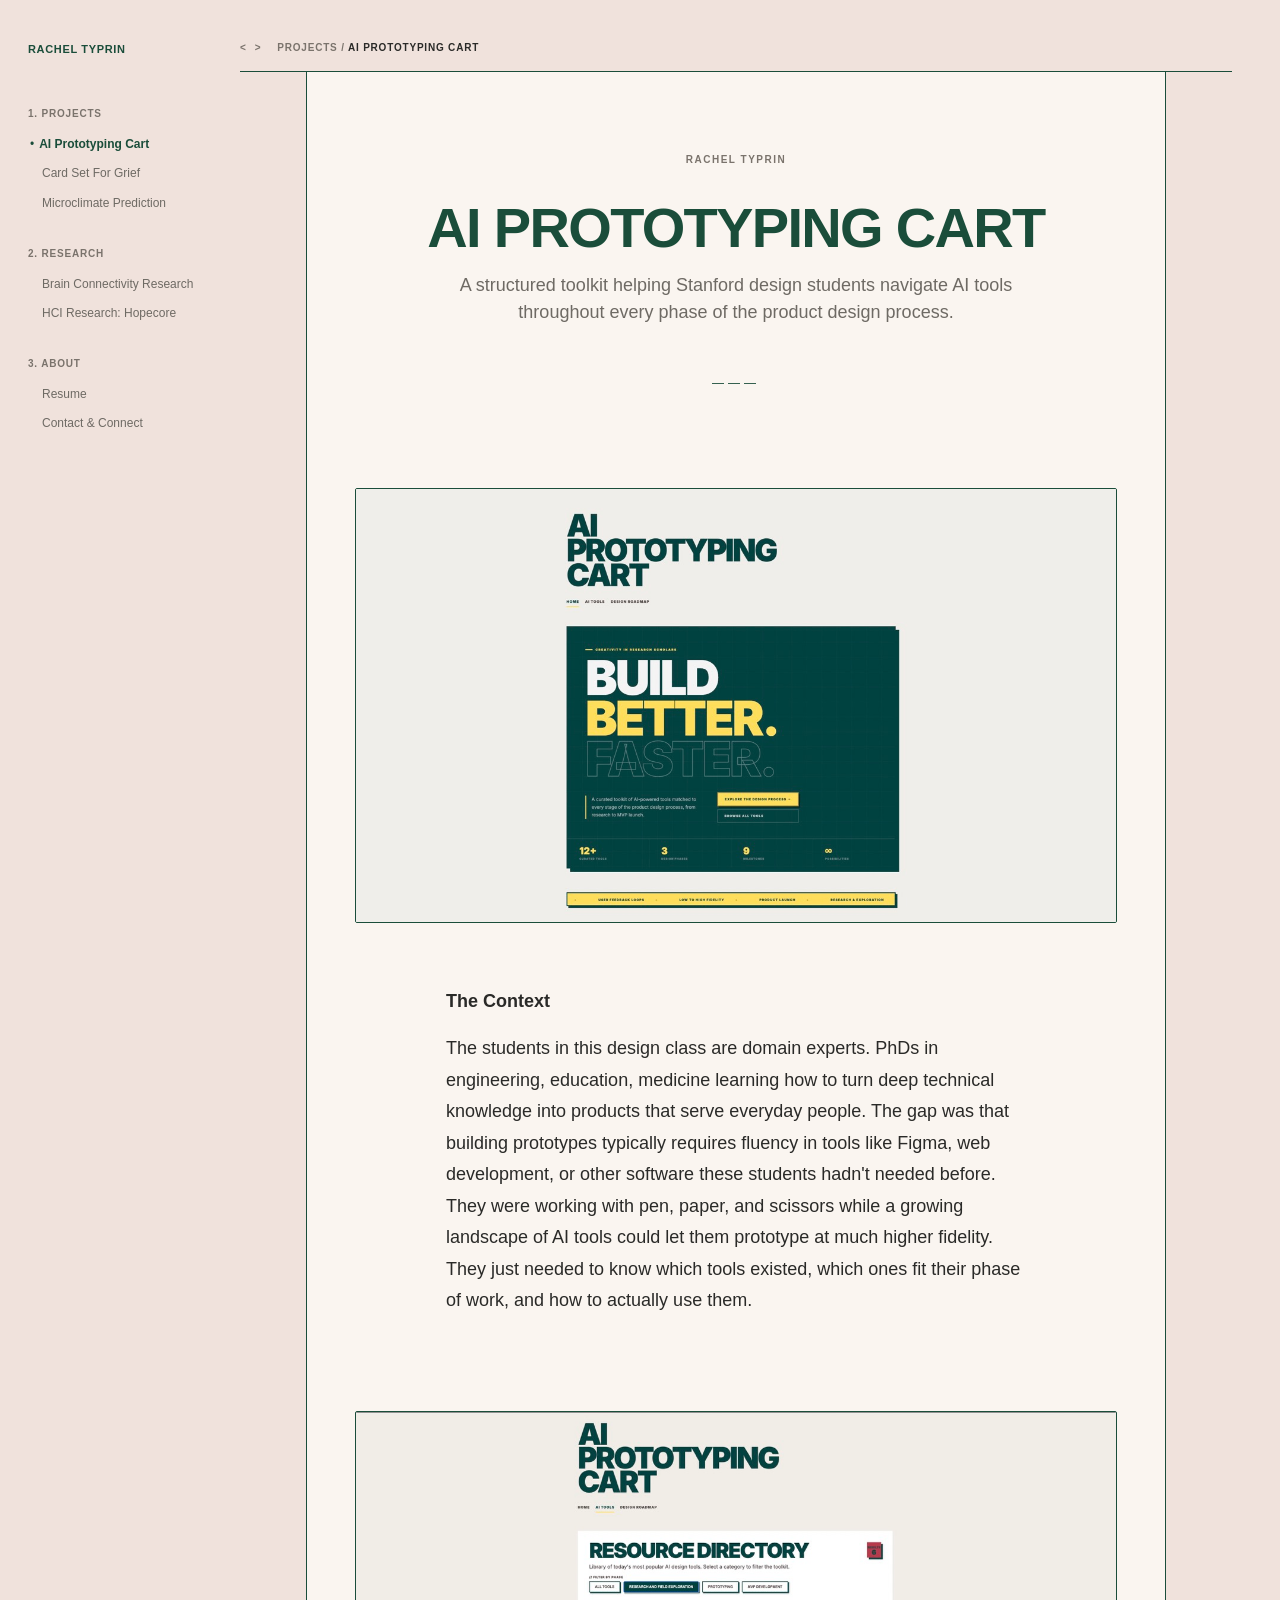
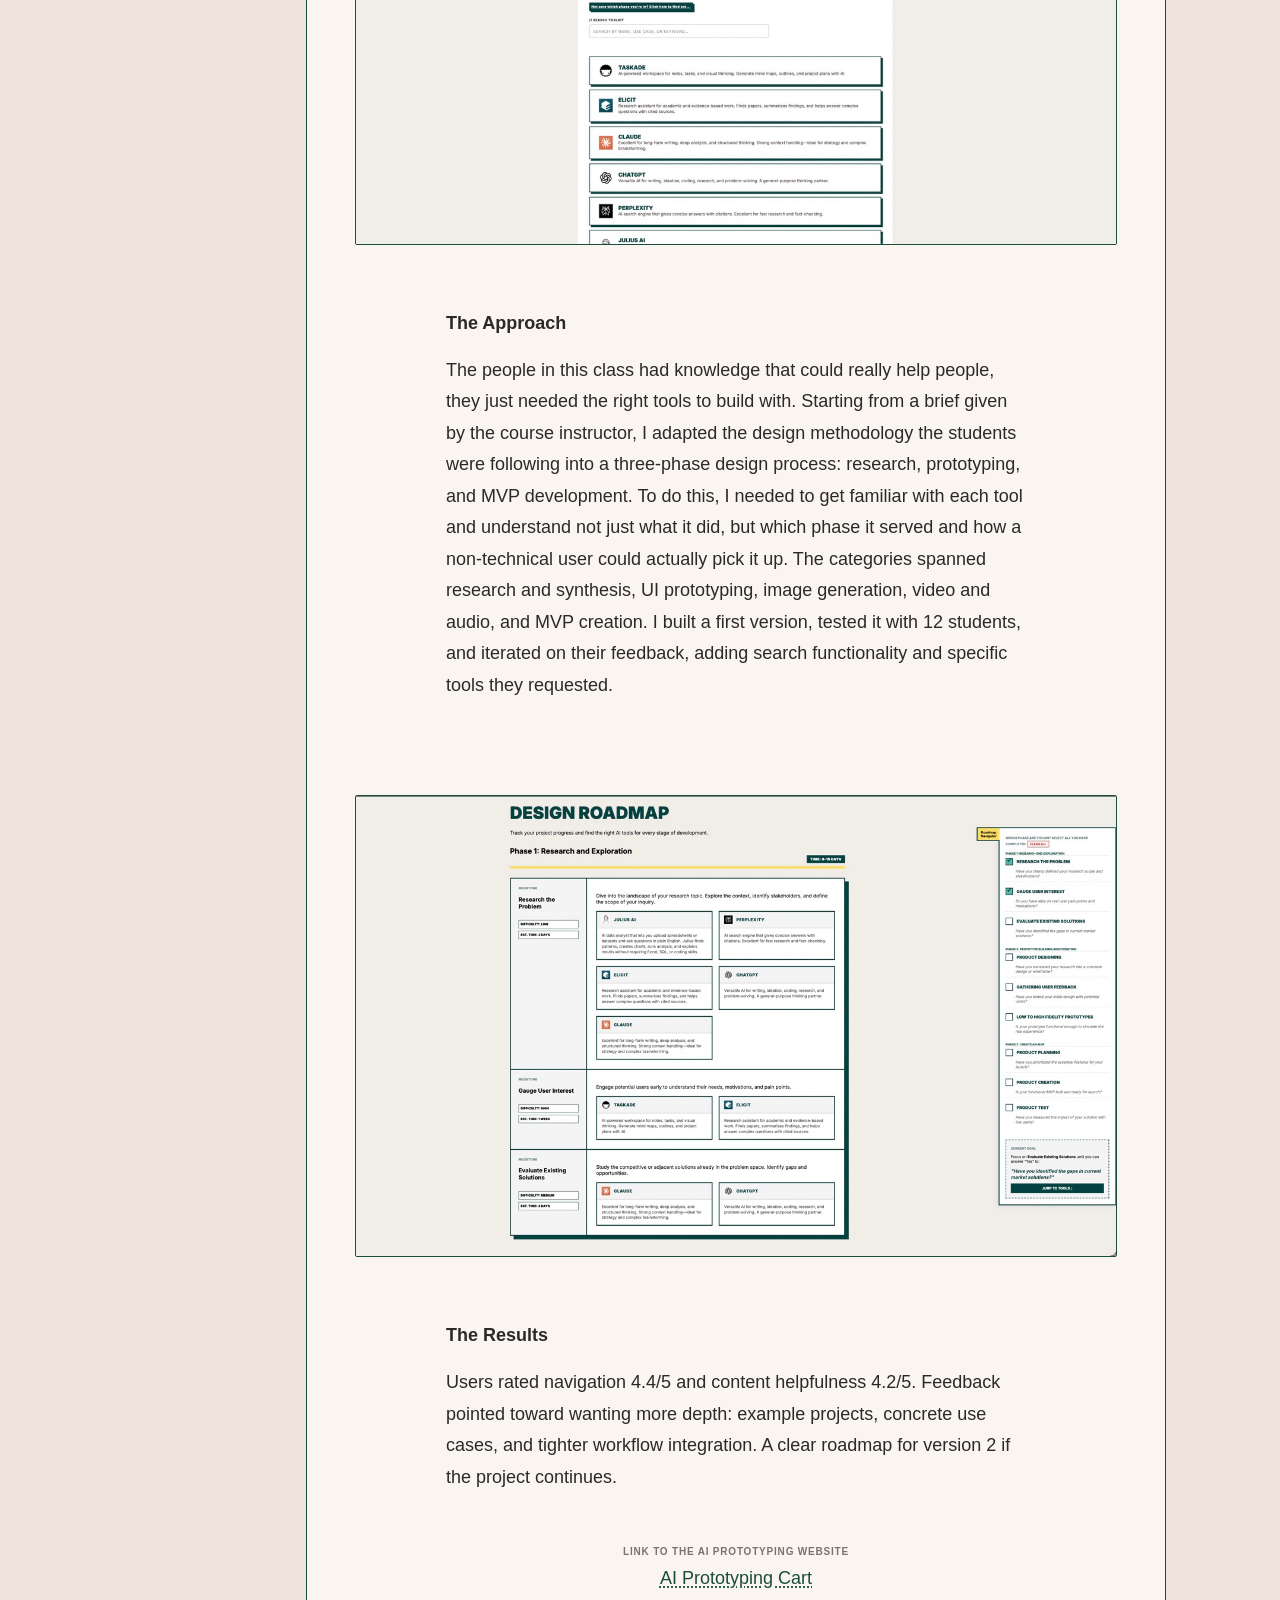
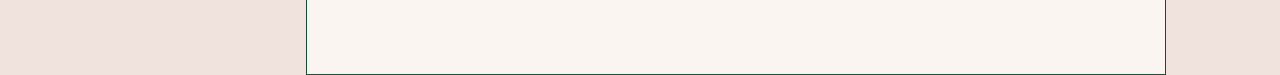
==== commit 683ae526: "checkpoint before changing" ====
--- a/aiprototypingcart.html
+++ b/aiprototypingcart.html
@@ -82,7 +82,7 @@
 
       <article class="prose">
         <h2>The Approach</h2>
-        <p>The people in this class had knowledge that could really help people, they just needed the right tools to build with it. Starting from a brief given by the course instructor, I mapped the AI tool landscape onto the three-phase design process students were already following: research, prototyping, and MVP development. That required getting familiar with each tool and understanding not just what it did, but which phase it served and how a non-technical user could actually pick it up. The categories spanned research and synthesis, UI prototyping, image generation, video and audio, and MVP creation. I built a first version, tested it with 12 students, and iterated on their feedback, adding search functionality and specific tools they requested.</p>
+        <p>The people in this class had knowledge that could really help people, they just needed the right tools to build with. Starting from a brief given by the course instructor, I adapted the design methodology the students were following into a three-phase design process: research, prototyping, and MVP development. To do this, I needed to get familiar with each tool and understand not just what it did, but which phase it served and how a non-technical user could actually pick it up. The categories spanned research and synthesis, UI prototyping, image generation, video and audio, and MVP creation. I built a first version, tested it with 12 students, and iterated on their feedback, adding search functionality and specific tools they requested.</p>
       </article>
 
       <figure class="main-figure">
--- a/css/project.css
+++ b/css/project.css
@@ -685,6 +685,80 @@
   }
 
   /* ===========================
+     HOPECORE NETWORK CHART
+     =========================== */
+  .network-chart-wrap {
+    padding: 24px 16px 12px;
+    background: var(--cream);
+  }
+
+  .network-legend {
+    display: flex;
+    gap: 20px;
+    align-items: center;
+    flex-wrap: wrap;
+    margin-bottom: 18px;
+    justify-content: center;
+  }
+
+  .network-legend-item {
+    display: flex;
+    align-items: center;
+    gap: 6px;
+    font-size: 11px;
+    font-family: var(--font-heading);
+    font-weight: 600;
+    letter-spacing: 0.06em;
+    text-transform: uppercase;
+    color: var(--text-muted);
+  }
+
+  .network-legend-note {
+    font-family: var(--font-body);
+    font-weight: 400;
+    text-transform: none;
+    letter-spacing: 0;
+    margin-left: 8px;
+  }
+
+  .network-legend-dot {
+    width: 10px;
+    height: 10px;
+    border-radius: 50%;
+    flex-shrink: 0;
+  }
+
+  #network-svg {
+    display: block;
+    width: 100%;
+  }
+
+  .network-info-bar {
+    text-align: center;
+    font-size: 11px;
+    color: var(--text-muted);
+    margin-top: 10px;
+    min-height: 16px;
+    letter-spacing: 0.01em;
+  }
+
+  .col-label {
+    font-family: var(--font-heading);
+    font-weight: 700;
+    font-size: 11px;
+    letter-spacing: 0.08em;
+    text-transform: uppercase;
+    fill: var(--text-muted);
+  }
+
+  .node-label {
+    font-family: var(--font-body);
+    font-size: 11px;
+    fill: var(--text-muted);
+    pointer-events: none;
+  }
+
+  /* ===========================
      RESPONSIVE
      =========================== */
   @media (max-width: 900px) {
